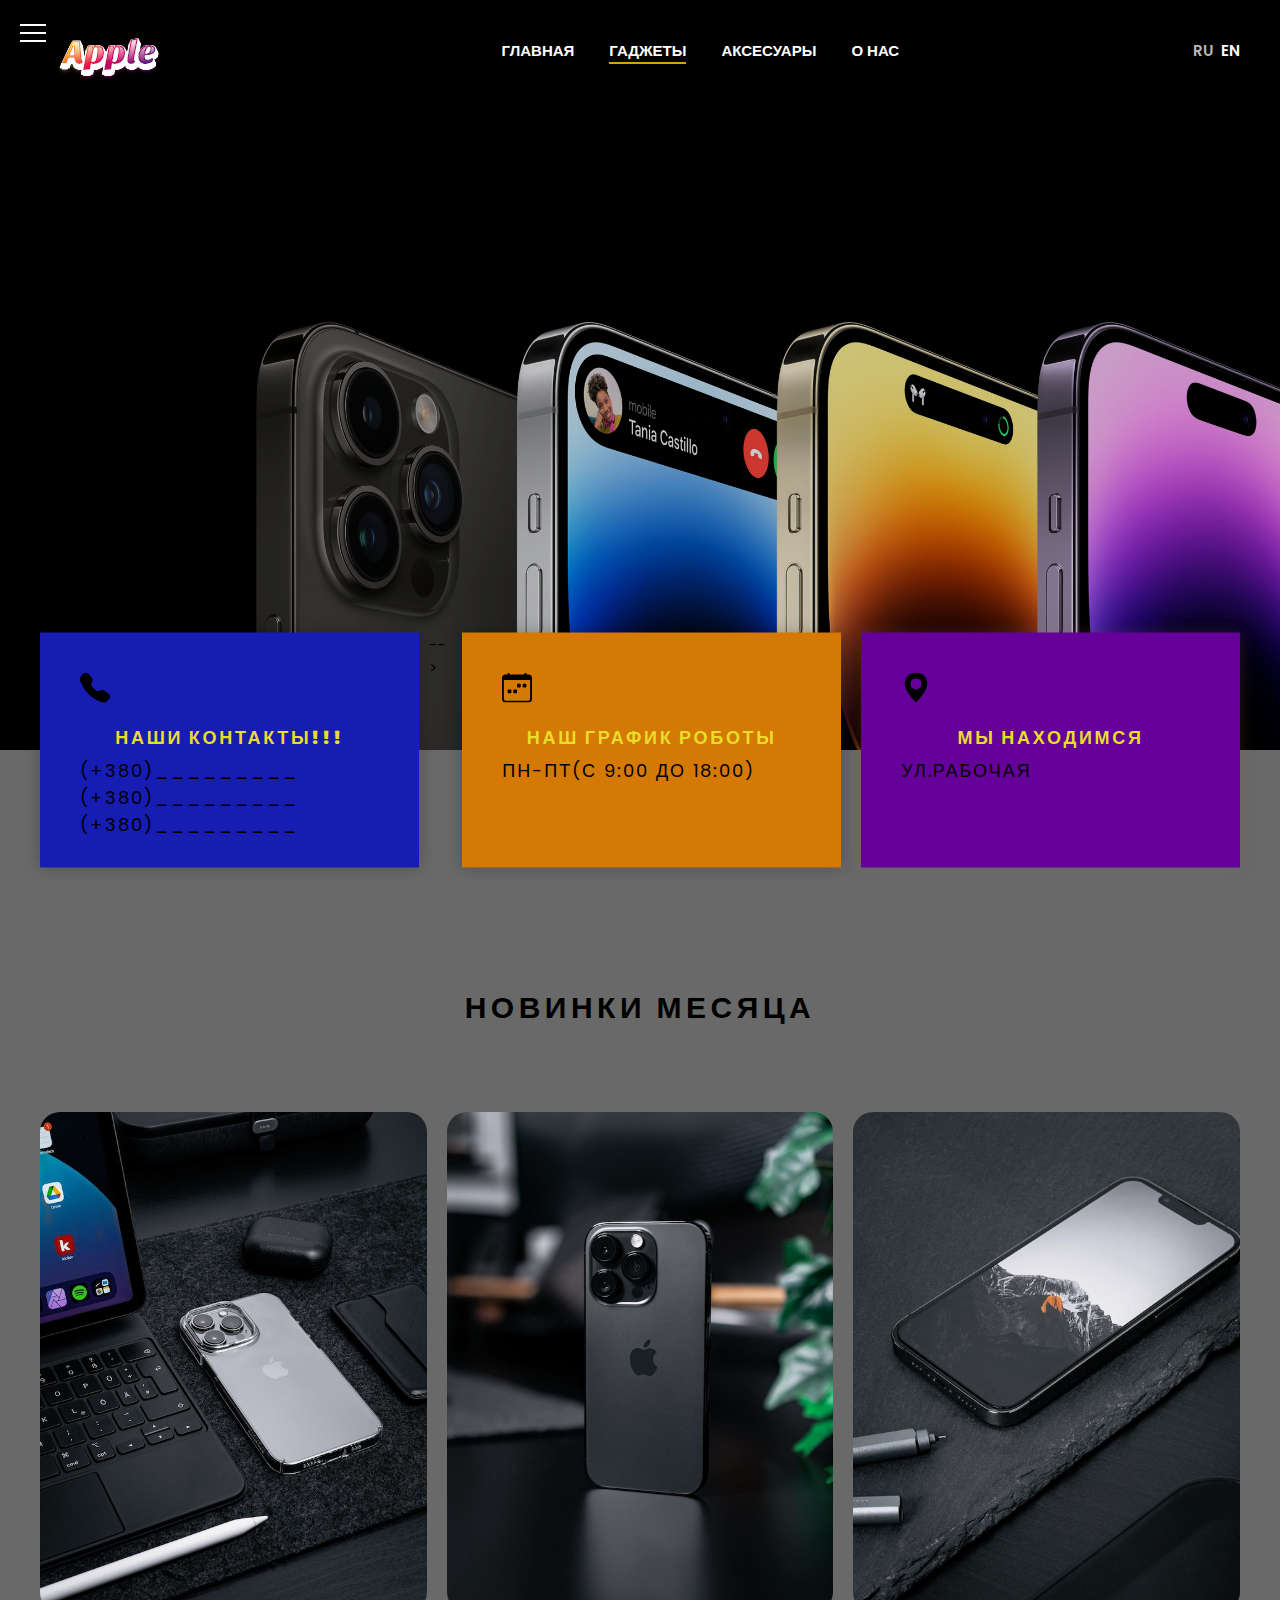
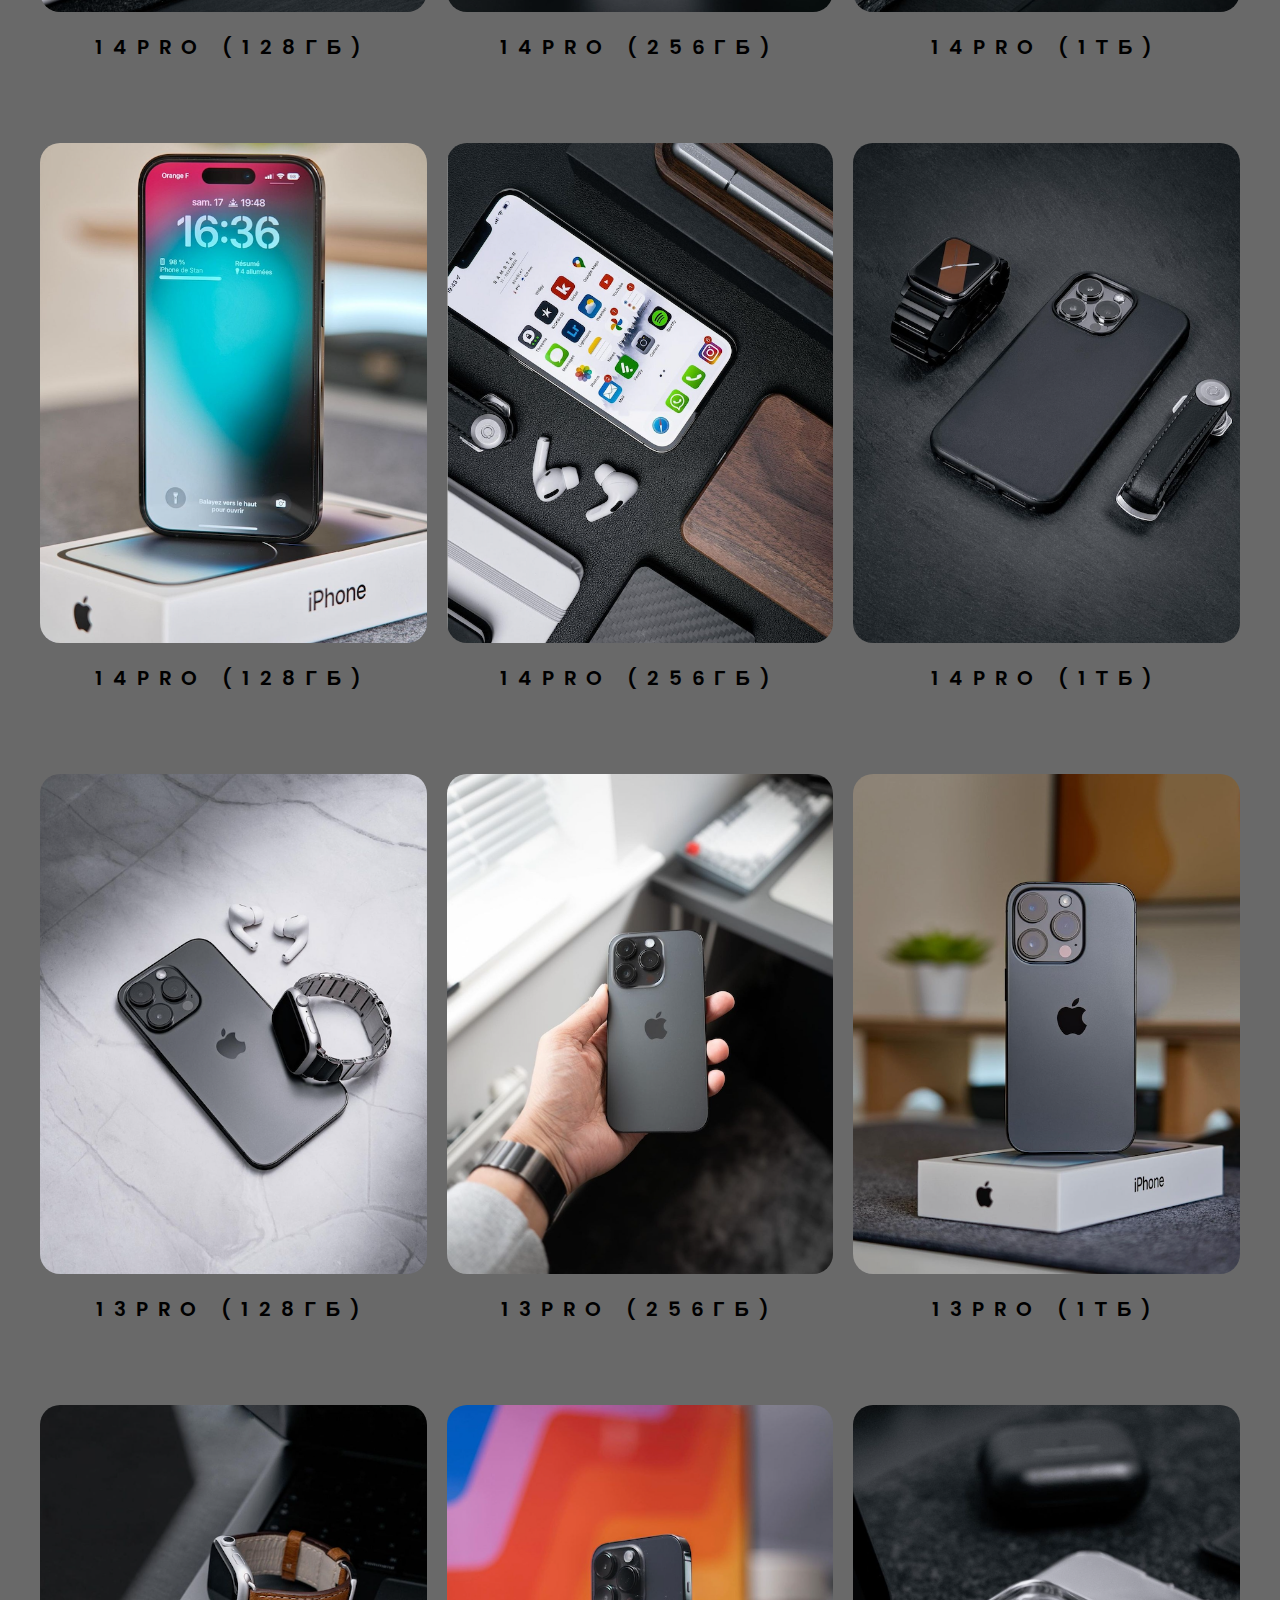
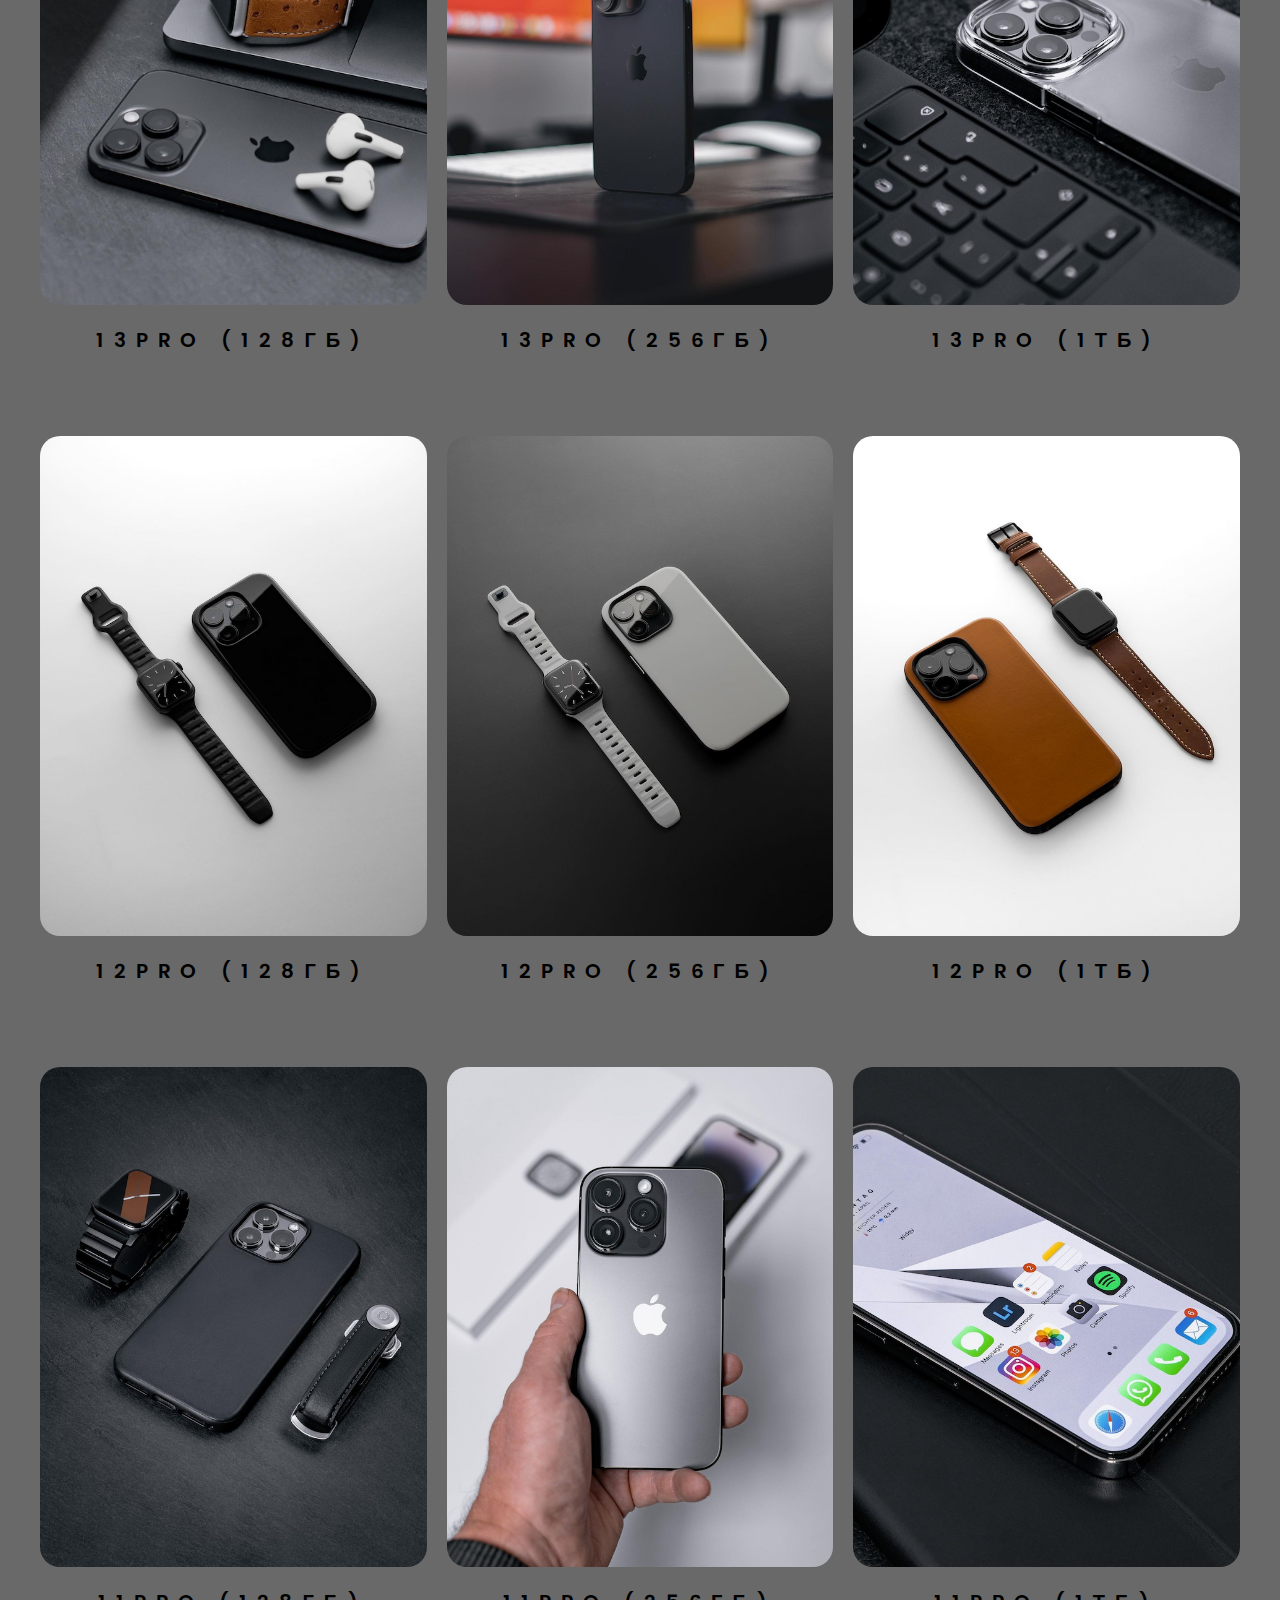
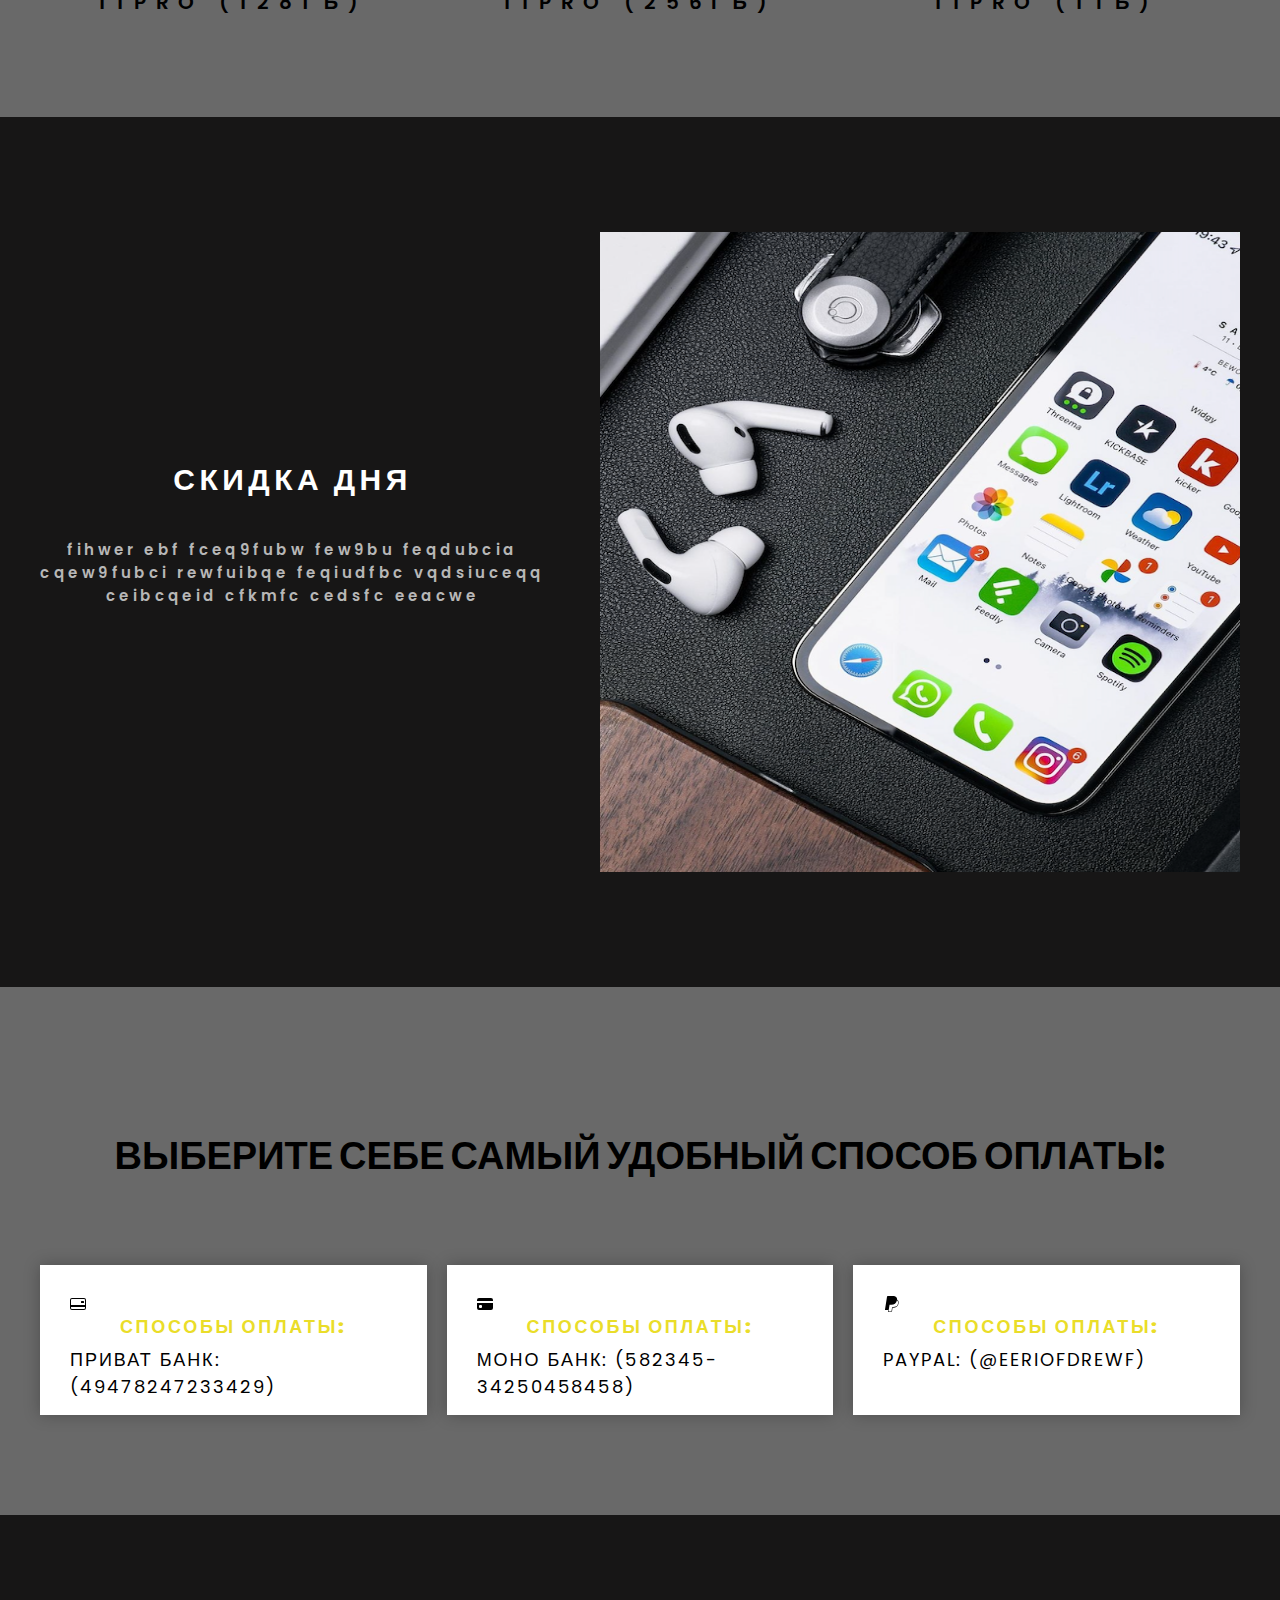
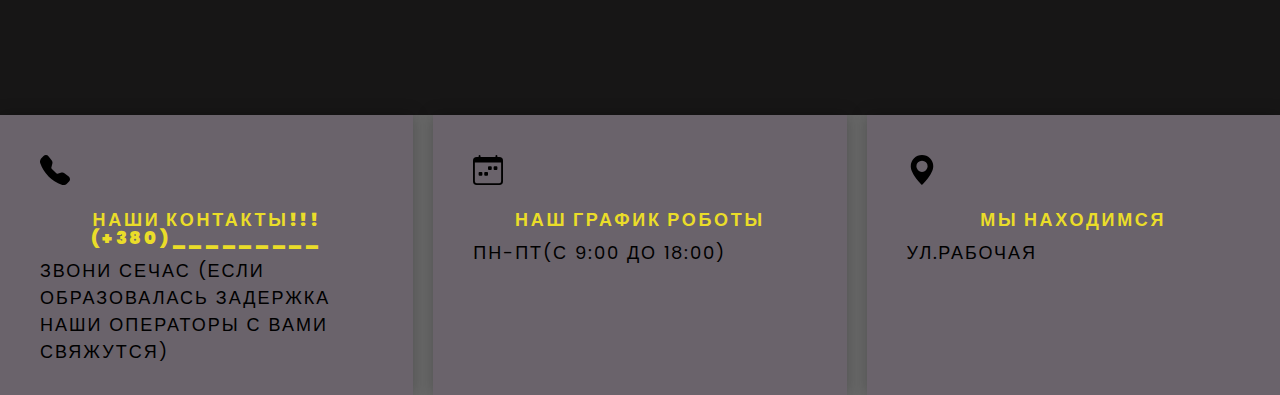
==== index(1).html @ a319fa55 "Add files via upload" ====
<!DOCTYPE html>
<html lang="en">
  <head>
    <meta charset="UTF-8" />
    <meta http-equiv="X-UA-Compatible" content="IE=edge" />
    <meta name="viewport" content="width=device-width, initial-scale=1.0" />
    <title>Nikita</title>
    <link rel="stylesheet" href="css/main(1).css" />
    <link rel="stylesheet" href="css/media.css" />
    <link rel="stylesheet" href="" />

    <link rel="shortcut icon" href="/imag/favicon" type="image/x-icon" />
  </head>
  <body bgcolor="#696969">
    <header class="header">
      <div class="container">
        <div class="header__wrapper">
          <div class="header__block">
            <a href="/" class="header__logo">
              <img src="img/Apple.svg" alt="" />
            </a>
          </div>
          <!-- /header__block -->
          <div class="hamburger-menu">
            <input id="menu__toggle" type="checkbox" />
            <label class="menu__btn" for="menu__toggle">
              <span></span>
            </label>
            <ul class="menu__box">
              <nav class="nav">
                <a class="nav__link active" aria-current="page" href="/"
                  >Главная</a
                >
                <a class="nav__link" href="index(1).html">Гаджеты</a>
                <a class="nav__link" href="index(2).html">Аксесуары</a>
                <a class="nav__link" href="index(3).html">О нас</a>
              </nav>
            </ul>
          </div>
          <nav class="nav">
            <a class="nav__link" aria-current="page" href="index.html"
              >Главная</a
            >
            <a class="nav__link active" href="/">Гаджеты</a>
            <a class="nav__link" href="index(2).html">Аксесуары</a>
            <a class="nav__link" href="index(3).html">О нас</a>
          </nav>
          <div class="header__block">
            <div class="header__lng">
              <a href="#" class="header__lng-link">Ru</a>
              <a href="#" class="header__lng-link active">En</a>
            </div>
          </div>
        </div>
        <!-- /header__wrapper -->
      </div>
      <!-- /container -->
    </header>

    <section class="intro" style="background-image: url('img/37.png')">
      <div class="container">
        <div class="intro__content">
          <div class="intro__block">
            <h1 class="intro__title"></h1>
            <!-- <a href="#" class="btn"> Обновить </a> -->
          </div>
        </div>
      </div>
    </section>
    <!-- /intro -->

    <!-- info start -->

    <section class="info">
      <div class="container">
        <div class="info__wrapper">
          <div class="info__block">
            <div class="info__item1">
              <div class="info__img">
                <img src="img/phone.svg" alt="" />
              </div>
              <h4 class="info__title">Наши контакты!!!</h4>
              <p class="info__text">
                (+380)_________ (+380)_________ (+380)_________
              </p>
            </div>
          </div>
          -->
          <!-- /info__block -->
          <div class="info__block">
            <div class="info__item2">
              <div class="info__img">
                <img src="img/calendar.svg" alt="" />
              </div>
              <h4 class="info__title">Наш график роботы</h4>
              <p class="info__text">ПН-ПТ(с 9:00 до 18:00)</p>
            </div>
          </div>
          <!-- /info__block -->
          <div class="info__block">
            <div class="info__item3">
              <div class="info__img">
                <img src="img/geo-alt-fill.svg" alt="" />
              </div>
              <h4 class="info__title">Мы находимся</h4>
              <p class="info__text">ул.Рабочая</p>
            </div>
          </div>
          <!-- /info__block -->
        </div>
        <!-- /info__wrapper -->
      </div>
      <!-- /container -->
    </section>
    <!-- /info -->

    <section class="section">
      <div class="container">
        <h2 class="block__title">Новинки месяца</h2>
        <a href="#" class="block__link"> </a>

        <div class="wrapper">
          <div class="block">
            <a href="#" class="services__item">
              <div
                class="services__content"
                style="background-image: url(img/34.png)"
              >
                <div class="services__content-item">
                  <div class="services__img">
                    <img src="img/1apple copy.svg" alt="" />
                  </div>
                  <p class="services__text">1299$</p>
                </div>
              </div>
              <h3 class="services__title">14Pro (128Гб)</h3>
            </a>
          </div>
          <!-- /block -->
          <div class="block">
            <a href="#" class="services__item">
              <div
                class="services__content"
                style="background-image: url(img/17.png)"
              >
                <div class="services__content-item">
                  <div class="services__img">
                    <img src="img/1apple copy.svg" alt="" />
                  </div>
                  <p class="services__text">1499$</p>
                </div>
              </div>
              <h3 class="services__title">14Pro (256Гб)</h3>
            </a>
          </div>
          <!-- /block -->
          <div class="block">
            <a href="#" class="services__item">
              <div
                class="services__content"
                style="background-image: url(img/32.png)"
              >
                <div class="services__content-item">
                  <div class="services__img">
                    <img src="img/1apple copy.svg" alt="" />
                  </div>
                  <p class="services__text">1799$</p>
                </div>
              </div>
              <h3 class="services__title">14Pro (1Тб)</h3>
            </a>
          </div>
          <!-- /block -->
        </div>
        <!-- /wrapper -->
      </div>
      <!-- /container -->
      <div class="container">
        <h2 class="block__title"></h2>
        <a href="#" class="block__link"> </a>

        <div class="wrapper">
          <div class="block">
            <a href="#" class="services__item">
              <div
                class="services__content"
                style="background-image: url(img/5.png)"
              >
                <div class="services__content-item">
                  <div class="services__img">
                    <img src="img/1apple copy.svg" alt="" />
                  </div>
                  <p class="services__text">1299$</p>
                </div>
              </div>
              <h3 class="services__title">14Pro (128Гб)</h3>
            </a>
          </div>
          <!-- /block -->
          <div class="block">
            <a href="#" class="services__item">
              <div
                class="services__content"
                style="background-image: url(img/10.png)"
              >
                <div class="services__content-item">
                  <div class="services__img">
                    <img src="img/1apple copy.svg" alt="" />
                  </div>
                  <p class="services__text">1499$</p>
                </div>
              </div>
              <h3 class="services__title">14Pro (256Гб)</h3>
            </a>
          </div>
          <!-- /block -->
          <div class="block">
            <a href="#" class="services__item">
              <div
                class="services__content"
                style="background-image: url(img/11.png)"
              >
                <div class="services__content-item">
                  <div class="services__img">
                    <img src="img/1apple copy.svg" alt="" />
                  </div>
                  <p class="services__text">1799$</p>
                </div>
              </div>
              <h3 class="services__title">14Pro (1Тб)</h3>
            </a>
          </div>
          <!-- /block -->
        </div>
        <!-- /wrapper -->
      </div>
      <!-- /container -->
      <div class="container">
        <h2 class="block__title"></h2>
        <a href="#" class="block__link"> </a>

        <div class="wrapper">
          <div class="block">
            <a href="#" class="services__item">
              <div
                class="services__content"
                style="background-image: url(img/12.png)"
              >
                <div class="services__content-item">
                  <div class="services__img">
                    <img src="img/1apple copy.svg" alt="" />
                  </div>
                  <p class="services__text">799$</p>
                </div>
              </div>
              <h3 class="services__title">13Pro (128Гб)</h3>
            </a>
          </div>
          <!-- /block -->
          <div class="block">
            <a href="#" class="services__item">
              <div
                class="services__content"
                style="background-image: url(img/13.png)"
              >
                <div class="services__content-item">
                  <div class="services__img">
                    <img src="img/1apple copy.svg" alt="" />
                  </div>
                  <p class="services__text">949$</p>
                </div>
              </div>
              <h3 class="services__title">13Pro (256Гб)</h3>
            </a>
          </div>
          <!-- /block -->
          <div class="block">
            <a href="#" class="services__item">
              <div
                class="services__content"
                style="background-image: url(img/14.png)"
              >
                <div class="services__content-item">
                  <div class="services__img">
                    <img src="img/1apple copy.svg" alt="" />
                  </div>
                  <p class="services__text">1199$</p>
                </div>
              </div>
              <h3 class="services__title">13Pro (1Тб)</h3>
            </a>
          </div>
          <!-- /block -->
        </div>
        <!-- /wrapper -->
      </div>
      <!-- /container -->
      <div class="container">
        <h2 class="block__title"></h2>
        <a href="#" class="block__link"> </a>

        <div class="wrapper">
          <div class="block">
            <a href="#" class="services__item">
              <div
                class="services__content"
                style="background-image: url(img/15.png)"
              >
                <div class="services__content-item">
                  <div class="services__img">
                    <img src="img/1apple copy.svg" alt="" />
                  </div>
                  <p class="services__text">799$</p>
                </div>
              </div>
              <h3 class="services__title">13Pro (128Гб)</h3>
            </a>
          </div>
          <!-- /block -->
          <div class="block">
            <a href="#" class="services__item">
              <div
                class="services__content"
                style="background-image: url(img/16.png)"
              >
                <div class="services__content-item">
                  <div class="services__img">
                    <img src="img/1apple copy.svg" alt="" />
                  </div>
                  <p class="services__text">959$</p>
                </div>
              </div>
              <h3 class="services__title">13Pro (256Гб)</h3>
            </a>
          </div>
          <!-- /block -->
          <div class="block">
            <a href="#" class="services__item">
              <div
                class="services__content"
                style="background-image: url(img/18.png)"
              >
                <div class="services__content-item">
                  <div class="services__img">
                    <img src="img/1apple copy.svg" alt="" />
                  </div>
                  <p class="services__text">1199$</p>
                </div>
              </div>
              <h3 class="services__title">13Pro (1Тб)</h3>
            </a>
          </div>
          <!-- /block -->
        </div>
        <!-- /wrapper -->
      </div>
      <!-- /container -->
      <div class="container">
        <h2 class="block__title"></h2>
        <a href="#" class="block__link"> </a>

        <div class="wrapper">
          <div class="block">
            <a href="#" class="services__item">
              <div
                class="services__content"
                style="background-image: url(img/22.png)"
              >
                <div class="services__content-item">
                  <div class="services__img">
                    <img src="img/1apple copy.svg" alt="" />
                  </div>
                  <p class="services__text">599$</p>
                </div>
              </div>
              <h3 class="services__title">12Pro (128Гб)</h3>
            </a>
          </div>
          <!-- /block -->
          <div class="block">
            <a href="#" class="services__item">
              <div
                class="services__content"
                style="background-image: url(img/23.png)"
              >
                <div class="services__content-item">
                  <div class="services__img">
                    <img src="img/1apple copy.svg" alt="" />
                  </div>
                  <p class="services__text">699$</p>
                </div>
              </div>
              <h3 class="services__title">12Pro (256Гб)</h3>
            </a>
          </div>
          <!-- /block -->
          <div class="block">
            <a href="#" class="services__item">
              <div
                class="services__content"
                style="background-image: url(img/24.png)"
              >
                <div class="services__content-item">
                  <div class="services__img">
                    <img src="img/1apple copy.svg" alt="" />
                  </div>
                  <p class="services__text">759$</p>
                </div>
              </div>
              <h3 class="services__title">12Pro (1Тб)</h3>
            </a>
          </div>
          <!-- /block -->
        </div>
        <!-- /wrapper -->
      </div>
      <!-- /container -->
      <div class="container">
        <h2 class="block__title"></h2>
        <a href="#" class="block__link"> </a>

        <div class="wrapper">
          <div class="block">
            <a href="#" class="services__item">
              <div
                class="services__content"
                style="background-image: url(img/26.png)"
              >
                <div class="services__content-item">
                  <div class="services__img">
                    <img src="img/1apple copy.svg" alt="" />
                  </div>
                  <p class="services__text">499$</p>
                </div>
              </div>
              <h3 class="services__title">11Pro (128Гб)</h3>
            </a>
          </div>
          <!-- /block -->
          <div class="block">
            <a href="#" class="services__item">
              <div
                class="services__content"
                style="background-image: url(img/28.png)"
              >
                <div class="services__content-item">
                  <div class="services__img">
                    <img src="img/1apple copy.svg" alt="" />
                  </div>
                  <p class="services__text">699$</p>
                </div>
              </div>
              <h3 class="services__title">11Pro (256Гб)</h3>
            </a>
          </div>
          <!-- /block -->
          <div class="block">
            <a href="#" class="services__item">
              <div
                class="services__content"
                style="background-image: url(img/29.png)"
              >
                <div class="services__content-item">
                  <div class="services__img">
                    <img src="img/1apple copy.svg" alt="" />
                  </div>
                  <p class="services__text">759$</p>
                </div>
              </div>
              <h3 class="services__title">11Pro (1Тб)</h3>
            </a>
          </div>
          <!-- /block -->
        </div>
        <!-- /wrapper -->
      </div>
      <!-- /container -->
    </section>

    <section class="section about">
      <div class="container">
        <div class="about__wrapper">
          <div class="about__block">
            <h2 class="block__title text-white">Скидка дня</h2>
            <p class="about__text">
              fihwer ebf fceq9fubw few9bu feqdubcia cqew9fubci rewfuibqe
              feqiudfbc vqdsiuceqq ceibcqeid cfkmfc cedsfc eeacwe
            </p>
            <!-- <a href="#" class="about__link"> Посмотреть дитальней </a> -->
          </div>
          <!-- /about__block -->

          <img src="img/31.png" alt class="about__img" />
          <!-- <div class="services__content-item">
            <div class="services__img">
              <img src="img/1apple copy.svg" alt="" />
            </div>
            <p class="services__text">1500$</p>
          </div>
        </div>
        <h3 class="services__title">14Pro (256Гб)</h3>
      </a>
    </div> -->
        </div>
        <!-- /about__wrapper -->
      </div>
      <!-- container -->
    </section>

    <section class="section process">
      <div class="container">
        <h2 class="process__title">
          Выберите себе самый удобный способ оплаты:
        </h2>
        <h3 class="process__subtitle"></h3>
        <div class="wrapper">
          <div class="block">
            <div class="process__item">
              <img src="img/credit-card-2-back.svg" alt="" />
              <h4 class="info__title">Способы оплаты:</h4>
              <p class="info__text">Приват банк:(49478247233429)</p>
            </div>
          </div>
          <div class="block">
            <div class="process__item">
              <img src="img/credit-card-fill.svg" alt="" />
              <h4 class="info__title">Способы оплаты:</h4>
              <p class="info__text">Моно банк: (582345-34250458458)</p>
            </div>
          </div>
          <div class="block">
            <div class="process__item">
              <img src="img/paypal.svg" alt="" />
              <h4 class="info__title">Способы оплаты:</h4>
              <p class="info__text">PayPal: (@eeriofDrewf)</p>
            </div>
          </div>
        </div>
      </div>

      <!-- /container -->
    </section>

    <section class="contacts">
      <div class="container"></div>
    </section>

    <div class="info__wrapper">
      <div class="info__block">
        <div class="info__item4">
          <div class="info__img">
            <img src="img/phone.svg" alt="" />
          </div>
          <h4 class="info__title">Наши контакты!!! (+380)_________</h4>
          <p class="info__text">
            Звони сечас (если образовалась задержка наши операторы с вами
            свяжутся)
          </p>
        </div>
      </div>
      <!-- /info__block -->
      <div class="info__block">
        <div class="info__item4">
          <div class="info__img">
            <img src="img/calendar.svg" alt="" />
          </div>
          <h4 class="info__title">Наш график роботы</h4>
          <p class="info__text">ПН-ПТ(с 9:00 до 18:00)</p>
        </div>
      </div>
      <!-- /info__block -->
      <div class="info__block">
        <div class="info__item4">
          <div class="info__img">
            <img src="img/geo-alt-fill.svg" alt="" />
          </div>
          <h4 class="info__title">Мы находимся</h4>
          <p class="info__text">ул.Рабочая</p>
        </div>
      </div>
      <!-- /info__block -->
    </div>
    <!-- /info__wrapper -->

    <!-- /container -->

    <!-- /info -->
  </body>
</html>
---- css/main(1).css ----
@import url("https://fonts.googleapis.com/css2?family=Poppins:wght@400;500;600;700;900&display=swap");

*,
*:before,
*:after {
  box-sizing: border-box;
}

body {
  margin: 0;
  font-family: "Poppins", sans-serif;
  font-size: 15px;
}

h1,
h2,
h3,
h4,
h5,
h6 {
  margin: 0;
}

a {
  text-align: center;
}

p {
  margin: 0 0 5px;
  text-align: center;
}

.container {
  max-width: 1230px;
  width: 100%;
  padding: 0 15px;
  margin: 0 auto;
}

.btn {
  min-width: 200px;
  height: 50px;
  padding: 0 15px;
  display: inline-flex;
  align-items: center;
  justify-content: center;
  color: rgb(12, 10, 10);
  text-decoration: none;
  font-size: 18px;
  font-weight: 500;
  background-color: #b605a7;
  transition: background-color 0.2s ease;
  cursor: pointer;
  outline: 0;
  border: 0;
}

.btn:hover {
  background-color: #df61d1;
}

/* Header start */
.header {
  width: 100%;
  position: absolute;
  top: 0;
  left: 0;
  z-index: 3;
}

.header__wrapper {
  height: 100px;
  display: flex;
  align-items: center;
  justify-content: space-between;
}

.header__block {
  width: 20%;
}

.header__logo {
  display: inline-block;
}

.header__logo img {
  height: 65px;
}

.nav {
  display: flex;
}

.nav__link {
  margin-right: 35px;

  color: white;
  text-transform: uppercase;
  text-decoration: none;
  font-weight: 600;
  position: relative;
}

.nav__link:after {
  width: 100%;
  height: 2px;
  background-color: rgb(221, 159, 13);
  position: absolute;
  top: 100%;
  left: 0;
  content: "";
  opacity: 0;
  transition: opacity 0.2s ease;
}

.nav__link:last-child {
  margin-right: 0;
}

.nav__link:hover:after {
  opacity: 1;
}

.nav__link.active:after {
  opacity: 1;
}

.header__lng {
  display: flex;
  justify-content: flex-end;
}

.header__lng-link {
  margin-right: 8px;

  font-weight: 600;
  color: #b7b7b7;
  text-transform: uppercase;
  text-decoration: none;
  transition: color 0.2s ease;
}

.header__lng-link:last-child {
  margin-right: 0;
}

.header__lng-link:hover {
  color: #fff;
}

.header__lng-link.active {
  color: #fff;
}

/* Header end */

/*Intro start*/
.intro {
  background-repeat: no-repeat;
  background-size: cover;
  position: relative;
  text-align: center;
}

.intro:after {
  width: 100%;
  height: 100%;
  text-align: center;
  position: absolute;
  top: 0;
  left: 0;

  background-color: rgb(0, 0, 0);
  opacity: 0.2;
  content: "";
}

.intro__content {
  height: 750px;
  display: flex;
  align-items: center;
  position: relative;
  z-index: 2;
}

.intro__title {
  max-width: 790px;
  margin-bottom: 100px;
  font-size: 38px;
  font-weight: 700;
  color: rgb(174, 172, 172);
  line-height: 0.5;
  text-transform: uppercase;
  text-align: left;
}

/*Intro end*/

.section {
  margin-bottom: 100px;
}

.section.process {
  padding-top: 50px;
}

/*Info start*/

.info {
  transform: translateY(-50%);
  color: #000;
}

.info__wrapper {
  display: flex;
  margin: 0 -10px;
}

.info__block {
  width: 33.33%;
  padding: 0 10px;
}

.info__item1 {
  padding: 40px 40px 30px;
  height: 100%;
  min-height: 150px;
  background: #171cb3;
  box-shadow: 0 0 15px rgba(0, 0, 0, 0.25);
}

.info__item2 {
  padding: 40px 40px 30px;
  height: 100%;
  min-height: 150px;
  background: #d47903;
  box-shadow: 0 0 15px rgba(0, 0, 0, 0.25);
}

.info__item3 {
  padding: 40px 40px 30px;
  height: 100%;
  min-height: 150px;
  background: #66009a;
  box-shadow: 0 0 15px rgba(143, 92, 92, 0.25);
}

.info__item4 {
  padding: 40px 40px 30px;
  height: 100%;
  min-height: 150px;
  background: rgb(106, 99, 107);
  box-shadow: 0 0 15px rgba(0, 0, 0, 0.25);
}

.info__img {
  margin-bottom: 20px;
}

.info__img img {
  height: 30px;
}

.info__title {
  margin-bottom: 10px;
  font-size: 18px;
  font-weight: 900;
  text-transform: uppercase;
  text-align: center;
  line-height: 1;
  letter-spacing: 0.15em;
  color: rgb(234, 221, 41);
}
.info__text {
  text-align: center;
  font-size: 18px;
  color: #000000;
  letter-spacing: 0.1em;
  display: inline;
  list-style: decimal;
  letter-spacing: 0.11em;
  text-transform: uppercase;
}

/*Info end*/

/*block start*/
.block__title {
  color: rgb(0, 0, 0);
  margin-bottom: 15px;
  font-size: 30px;
  letter-spacing: 0.15em;
  text-transform: uppercase;
  text-align: center;
}

.block__title.text-white {
  color: #fff;
}

.block__link {
  margin-bottom: 60px;
  display: inline-block;
  letter-spacing: 0.15em;
  color: #000;
  text-transform: uppercase;
}

.block__link:hover {
  text-decoration: none;
}

.wrapper {
  display: flex;
  margin: 0 -10px;
}

.block {
  width: 33.33%;
  padding: 0 10px;
}

.text-upper {
  text-transform: uppercase;
}

/*block end*/

/*services start*/

.services__item {
  text-decoration: none;
}

.services__item:hover .services__content-item {
  opacity: 1;
}

.services__item:hover .services__content:after {
  opacity: 0.2;
}

.services__content {
  height: 500px;
  margin-bottom: 20px;
  background-repeat: no-repeat;
  background-size: cover;
  position: relative;
  border-radius: 20px 20px 20px;
  display: grid;
}

.services__content:after {
  width: 100%;
  height: 100%;
  background-color: #000;
  opacity: 0;
  position: absolute;
  top: 0;
  left: 0;
  content: "";
  transition: opacity 0.9s ease;
  border-radius: 20px 20px 20px;
  display: grid;
}

.services__content-item {
  position: absolute;
  top: 0;
  left: 0;
  width: 100%;
  height: 100%;
  opacity: 0;
  z-index: 2;
  transition: opacity 0.9s ease;
  border-radius: 20px 20px 20px;
  display: grid;
}

.services__img {
  width: 100px;
  height: 100px;
  border-radius: 50%;
  display: flex;
  align-items: center;
  justify-content: center;

  background-color: #db2512;
  position: absolute;
  top: 50%;
  left: 50%;
  transform: translate(-50%, -50%);
}

.services__title {
  font-size: 20px;
  font-weight: 600;
  letter-spacing: 0.5em;
  color: #000;
  text-transform: uppercase;
  text-align: center;
}

.services__text {
  max-width: 270px;
  font-size: 18px;
  font-weight: 600;
  color: #fff;
  letter-spacing: 0.5em;
  position: absolute;
  left: 150px;
  bottom: 20px;
  text-transform: uppercase;
}

/*services end*/

/*about start*/

.about {
  padding: 115px 0;
  background-color: #171616;
}

.about__wrapper {
  display: flex;
  align-items: center;
  justify-content: space-between;
}

.about__block {
  max-width: 505px;
}

.about__text {
  margin: 35px 0 40px;
  font-weight: 600;
  color: #b7b7b7;
  letter-spacing: 0.23em;
}

.about__link {
  text-align: center;
  color: #fff;
  font-size: 18px;
  font-weight: 500;
  letter-spacing: 0.15em;
  text-transform: uppercase;
}

.about__link:hover {
  text-decoration: none;
}

.about__img {
  height: 640px;
  width: 640px;
}

/*about end*/

/*process start*/

.process__title {
  margin-bottom: 20px;
  font-size: 38px;
  font-weight: 900;
  text-transform: uppercase;
  text-align: center;
  line-height: 1;
}

.process__subtitle {
  margin-bottom: 90px;
  font-size: 40px;
  font-weight: 600;
  text-transform: uppercase;
  letter-spacing: 0.15em;
  text-align: center;
}

.process__item {
  padding: 30px 30px 15px;
  height: 100%;
  min-height: 150px;
  background: #ffffff;
  box-shadow: 0 0 15px rgba(0, 0, 0, 0.25);
}

/*process end*/

/*contacts start*/
.contacts {
  padding: 100px 0;
  background-color: #171616;
}

.contacts .block__title {
  margin-bottom: 40px;
}

.contacts__form {
  max-width: 440px;
}

.form__row {
  margin: 0 -20px;
  display: flex;
}

.form__group {
  margin-bottom: 30px;
  padding: 0 20px;
  flex: 1;
  position: relative;
}

.input {
  width: 100%;
  padding: 9px 0;
  outline: 0;
  border: 0;
  color: #fff;
  font-family: inherit;
  font-size: 15px;
  border-bottom: 1px solid #fff;
  background-color: transparent;
}

.input:focus + .label {
  transform: translateY(-15px);
  font-size: 12px;
}

.input:not(:placeholder-shown) + .label {
  transform: translateY(-15px);
  font-size: 12px;
}

.label {
  letter-spacing: 0.15em;
  color: #fff;
  position: absolute;
  top: 10px;
  left: 20px;
  pointer-events: none;
  transition: all 0.2s ease;
}

.textarea {
  min-height: 130px;
  width: 100%;
  padding: 9px 0;
  resize: vertical;
  outline: 0;
  border: 0;
  color: #fff;
  font-family: inherit;
  font-size: 15px;
  border-bottom: 1px solid #fff;
  background-color: transparent;
}

.textarea:focus + .label {
  transform: translateY(-15px);
  font-size: 12px;
}

.textarea:not(:placeholder-shown) + .label {
  transform: translateY(-15px);
  font-size: 12px;
}

/*contacts end*/

/*footer start*/

.footer__wrapper {
  height: 150px;
  display: flex;
  align-items: center;
  justify-content: space-between;
}

.copyright {
  letter-spacing: 0.15em;
}

.footer__soc {
  display: flex;
}

.footer__soc-link {
  margin-right: 20px;
  text-decoration: none;
}

.footer__soc-link:last-child {
  margin-right: 0;
}

.footer__soc-link img {
  height: 25px;
}
/*footer end*/

.card {
  display: grid;
  grid-template-columns: 300px;
  grid-template-rows: 210px 210px 80px;
  grid-template-areas: "image" "text" "stats";

  border-radius: 18px;
  background: rgb(65, 60, 60);
  box-shadow: 5px 5px 15px rgba(0, 0, 0, 0.9);
  font-family: roboto;
  text-align: center;
  transition: 0.5s ease;
  cursor: pointer;
}
.card-img-top {
  grid-area: image;
  border-top-left-radius: 5px;
  border-top-right-radius: 5px;
  background-size: cover;
}
.card-text {
  grid-area: text;
  margin: 25px;
}
.card-text .date {
  color: rgb(255, 7, 110);
  font-size: 13px;
}
.card-text p {
  color: grey;
  font-size: 15px;
  font-weight: 300;
}
.card-text h2 {
  margin-top: 0px;
  font-size: 28px;
}

/* .card-stats2 {
  display: grid;

  border-bottom-left-radius: 15px;
  border-bottom-right-radius: 15px;
  background: rgb(31, 253, 35);
} */

.card:hover {
  transform: scale(1.15);
  box-shadow: 5px 5px 15px rgba(0, 0, 0, 0.6);
}
.card-stats2 .stat {
  display: flex;
  align-items: center;
  justify-content: center;
  flex-direction: column;

  color: white;
  padding: 10px;
}

.card-stats3 .stat {
  display: flex;
  align-items: center;
  justify-content: center;
  flex-direction: column;

  color: white;
  padding: 10px;
}

.card:hover {
  transform: scale(1.15);
  box-shadow: 5px 5px 15px rgba(0, 0, 0, 0.6);
}
.card {
  transition: 0.5s ease;
  cursor: pointer;
  margin: 30px;
}

.info__img {
  margin-bottom: 20px;
}
/*  */
/*  */

/* скрываем чекбокс */
#menu__toggle {
  opacity: 0;
}
/* стилизуем кнопку */
.menu__btn {
  display: flex; /* используем flex для центрирования содержимого */
  align-items: center; /* центрируем содержимое кнопки */
  position: fixed;
  top: 20px;
  left: 20px;
  width: 26px;
  height: 26px;
  cursor: pointer;
  z-index: 1;
}
/* добавляем "гамбургер" */
.menu__btn > span,
.menu__btn > span::before,
.menu__btn > span::after {
  display: block;
  position: absolute;
  width: 100%;
  height: 2px;
  background-color: #ffffff;
}
.menu__btn > span::before {
  content: "";
  top: -8px;
}
.menu__btn > span::after {
  content: "";
  top: 8px;
} /* контейнер меню */
.menu__box {
  display: block;
  position: fixed;
  visibility: hidden;
  top: 0;
  left: -100%;
  width: 500px;
  height: 10%;
  margin: 0;
  padding: 80px 0;
  list-style: none;
  text-align: center;
  background-color: #000000;
  box-shadow: 1px 0px 6px rgba(0, 0, 0, 0.2);
}
/* элементы меню */
.menu__item {
  display: block;
  padding: 12px 24px;
  color: rgb(0, 0, 0);
  font-family: "Roboto", sans-serif;
  font-size: 20px;
  font-weight: 600;
  text-decoration: none;
}
.menu__item:hover {
  background-color: #ffffff;
}
#menu__toggle:checked ~ .menu__btn > span {
  transform: rotate(45deg);
}
#menu__toggle:checked ~ .menu__btn > span::before {
  top: 0;
  transform: rotate(0);
}
#menu__toggle:checked ~ .menu__btn > span::after {
  top: 0;
  transform: rotate(90deg);
}
#menu__toggle:checked ~ .menu__box {
  visibility: visible;
  left: 0;
}
.menu__btn > span,
.menu__btn > span::before,
.menu__btn > span::after {
  transition-duration: 0.25s;
}
.menu__box {
  transition-duration: 0.25s;
}
.menu__item {
  transition-duration: 0.25s;
}
---- css/media.css ----
@media (max-width: 1260px) {
  .info__item {
    padding: 30px;
  }

  .info__title {
    font-size: 16px;
  }

  .info__text {
    font-size: 14px;
  }
}

@media (max-width: 1080px) {
  .info__title {
    letter-spacing: unset;
  }

  .about__block {
    padding-right: 30px;
  }

  .services__content {
    height: 400px;
  }
}

@media (max-width: 992px) {
  .section {
    margin-bottom: 30px;
  }

  .header__logo img {
    height: 55px;
  }

  .intro__content {
    height: 530px;
    justify-content: center;
  }

  .intro__block {
    text-align: center;
  }

  .intro__title {
    font-size: 34px;
  }

  .info__item {
    padding: 20px;
  }

  .services__content {
    height: 300px;
  }

  .services__content-item {
    display: none;
  }

  .services__content:after {
    display: none;
  }

  .about {
    padding: 30px 0;
  }

  .contacts {
    padding: 30px 0;
  }

  .about__wrapper {
    flex-direction: column;
  }

  .about__block {
    padding-right: 0;
    margin-bottom: 30px;
  }

  .about__img {
    height: auto;
    max-width: 100%;
  }

  .about__text {
    margin: 20px 0 30px;
    text-align: justify;
  }

  .about__link {
    font-size: 14px;
  }

  .section.process {
    padding-top: 0;
  }

  .process__title {
    margin-bottom: 10px;
    font-size: 100px;
  }

  .process__subtitle {
    margin-bottom: 30px;
  }

  .process__item {
    text-align: center;
    min-height: auto;
    padding: 20px 20px 12px;
  }
}

@media (max-width: 850px) {
  .info {
    transform: translateY(-75px);
    margin-bottom: -40px;
  }

  .wrapper {
    flex-wrap: wrap;
  }

  .block {
    width: 100%;
    margin-bottom: 20px;
  }

  .block__title {
    text-align: center;
  }

  .info__item {
    text-align: center;
  }

  .block__link {
    display: flex;
    justify-content: center;
  }

  .services__content {
    height: 450px;
    background-position: center;
  }

  .contacts__form {
    margin: 0 auto;
  }
}

@media (max-width: 768px) {
  .nav {
    display: none;
  }
}

@media (max-width: 560px) {
  .header__logo img {
    height: 15px;
  }

  .services__content {
    height: 310px;
  }

  .process__title {
    font-size: 22px;
  }

  .process__subtitle {
    font-size: 25px;
  }

  .footer__wrapper {
    height: auto;
    padding: 10px 0;
    flex-direction: column;
  }

  .copyright {
    margin-bottom: 10px;
  }

  .form__row {
    margin: 0 -10px;
    flex-direction: column;
  }

  .form__group {
    padding: 0 10px;
  }
}

@media (max-width: 460px) {
  .intro__title {
    font-size: 6px;
  }

  .block__title {
    font-size: 14px;
  }

  .process__title {
    font-size: 10px;
  }

  .process__subtitle {
    font-size: 8px;
  }

  .copyright {
    text-align: center;
  }
}
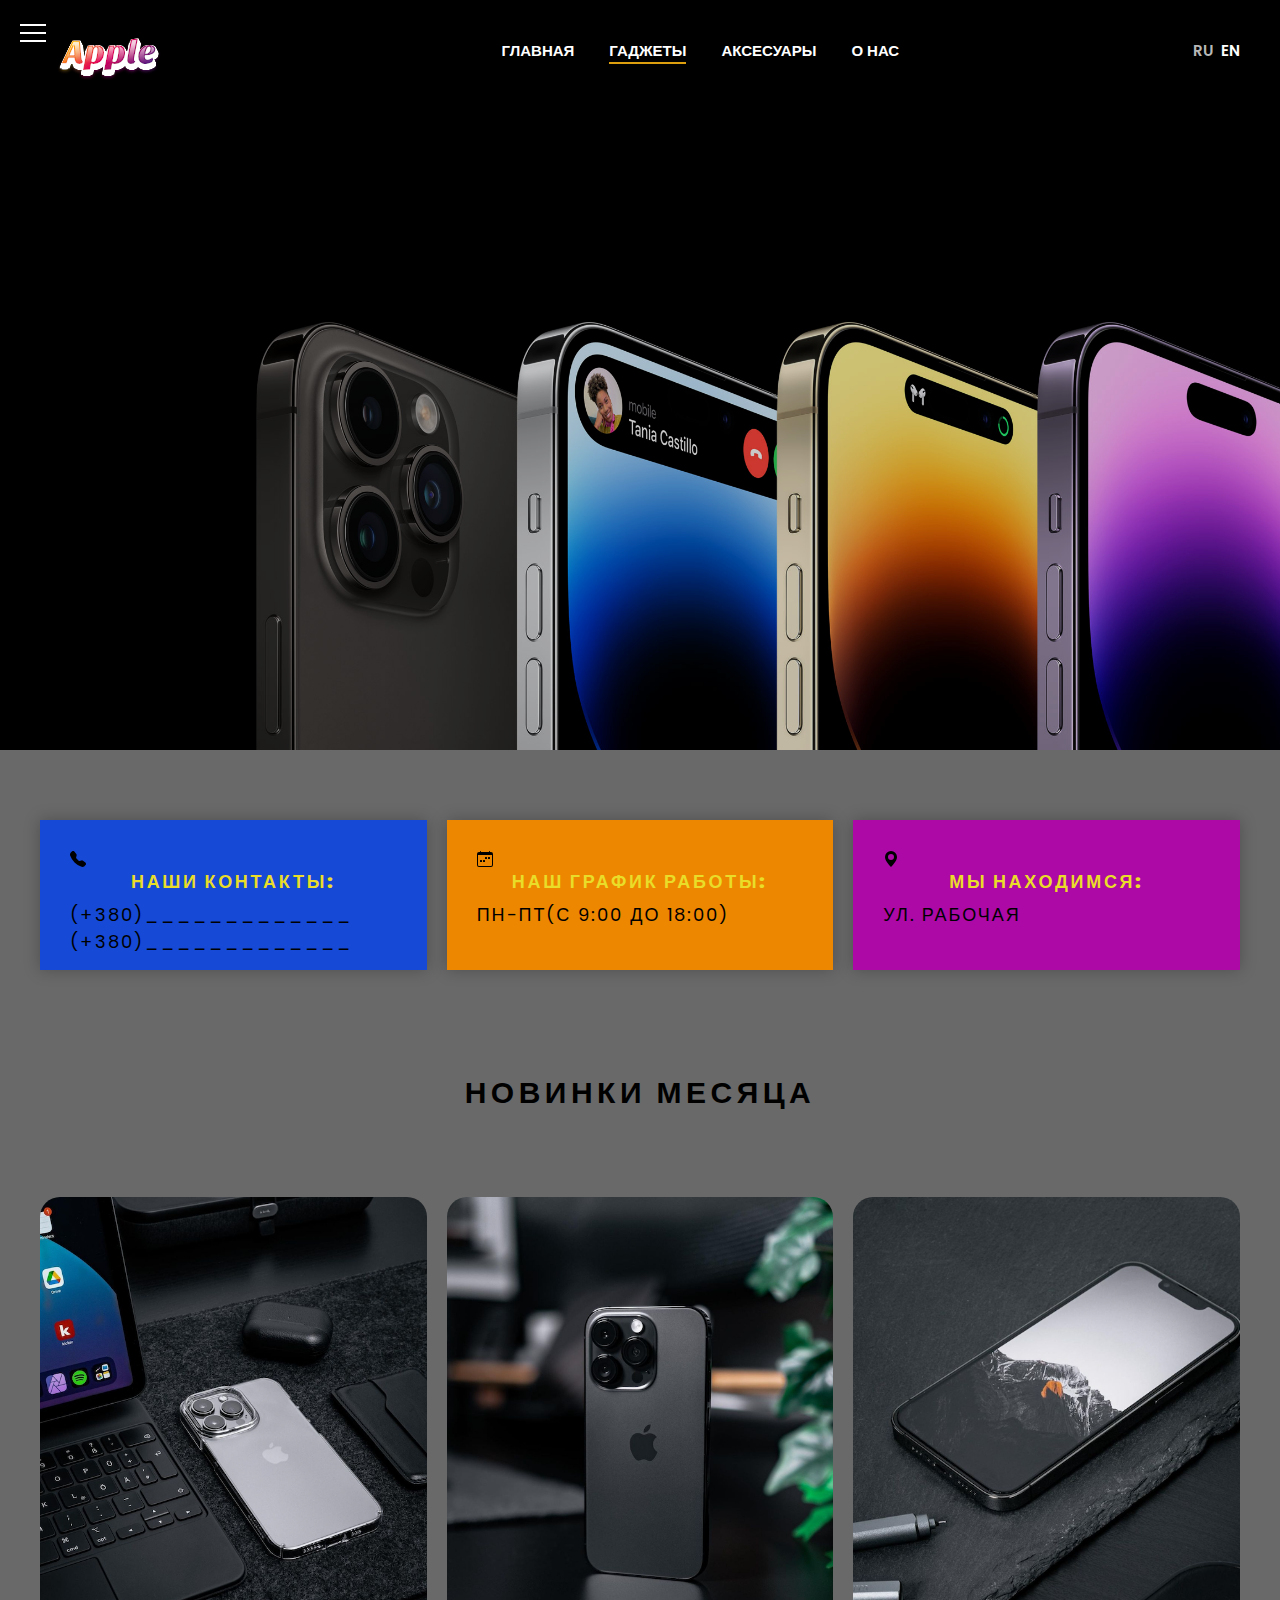
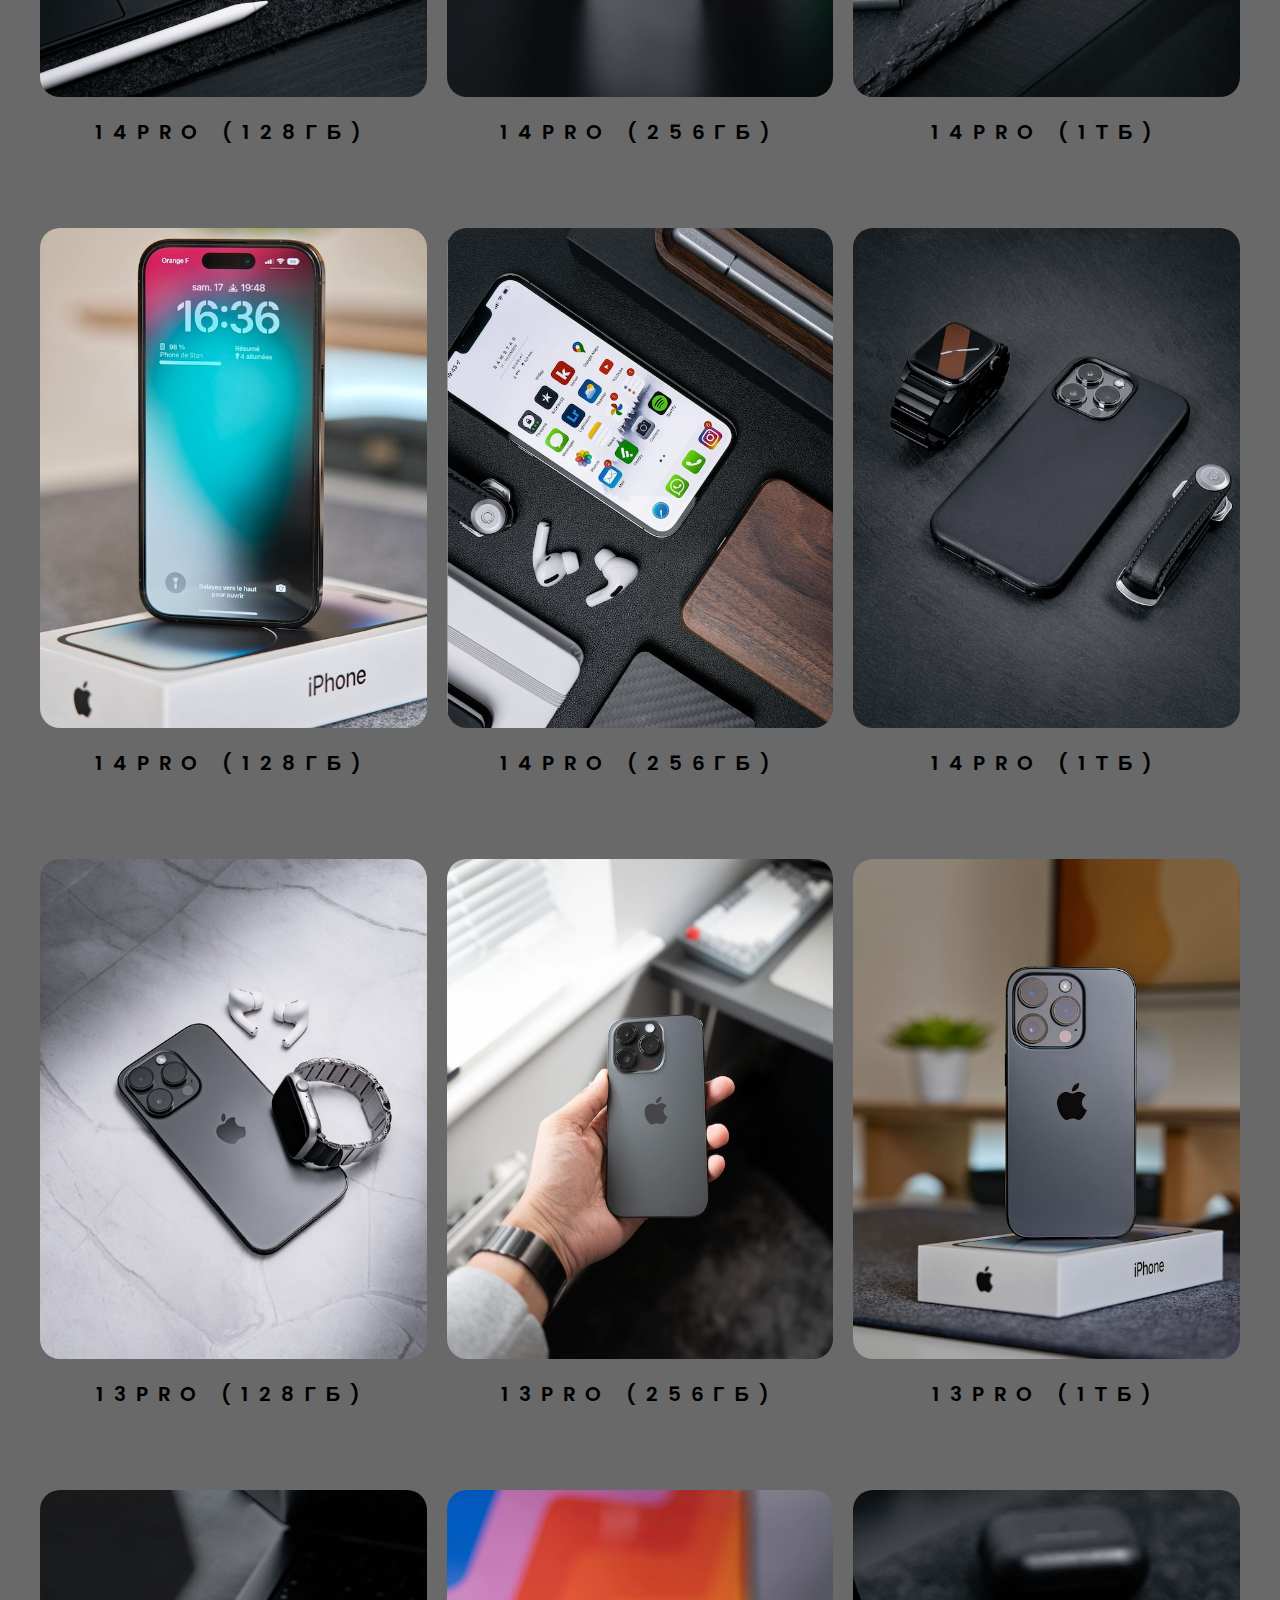
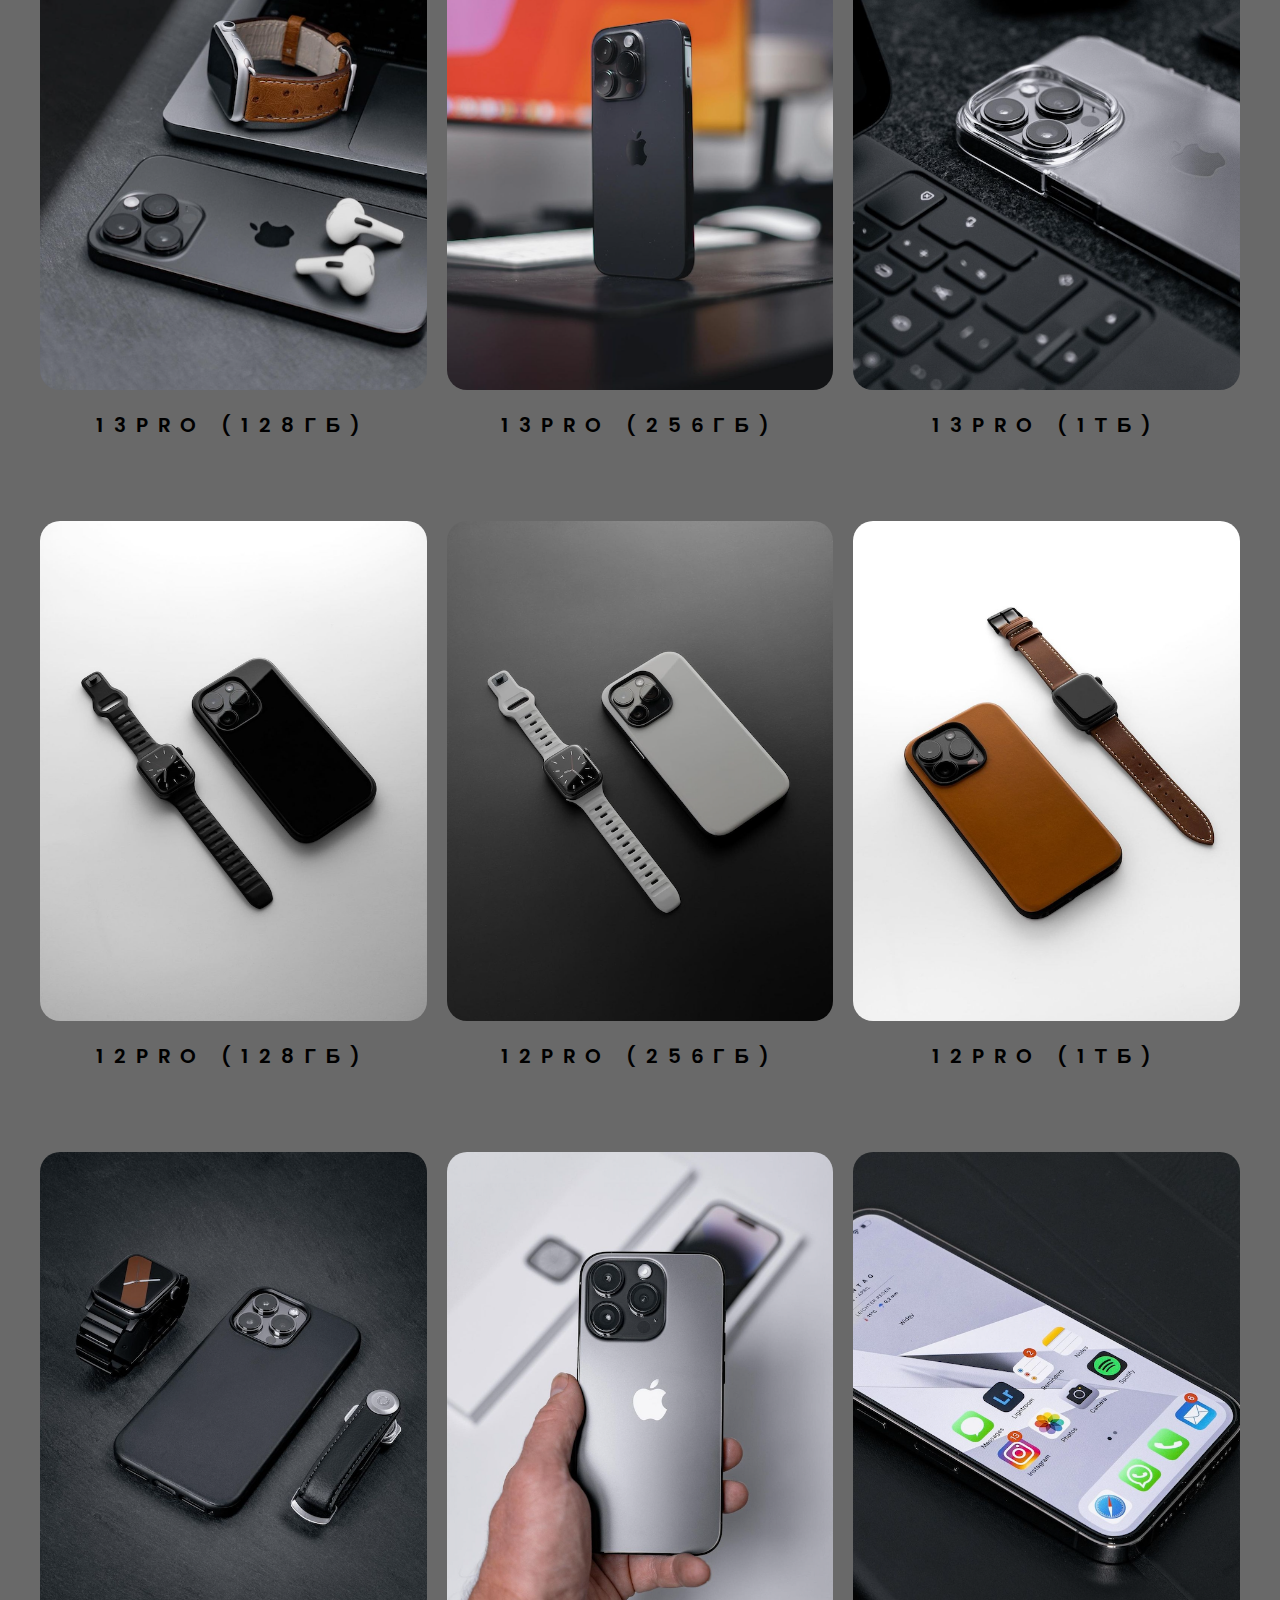
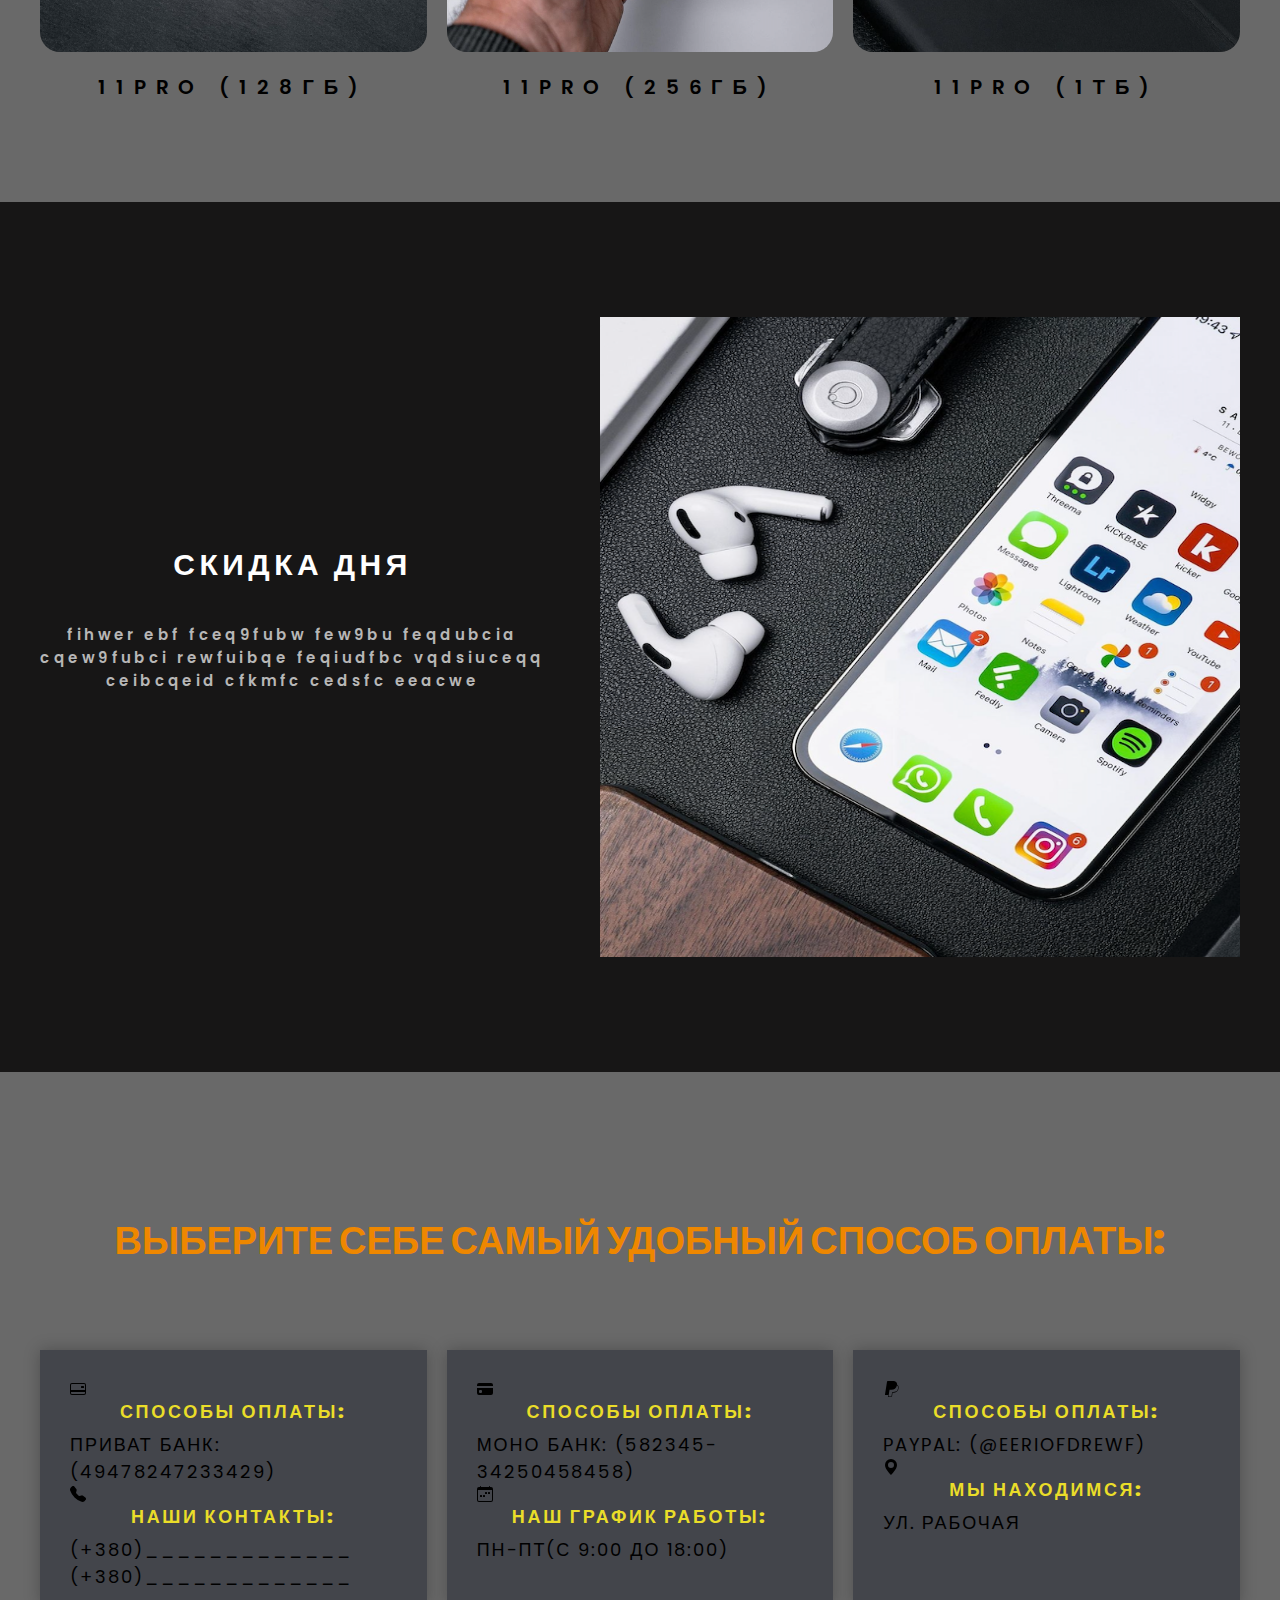
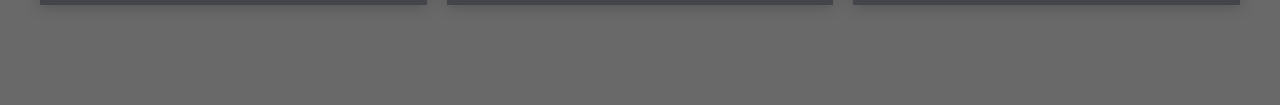
==== commit 5938f635: "Add files via upload" ====
--- a/index(1).html
+++ b/index(1).html
@@ -71,44 +71,38 @@
 
     <!-- info start -->
 
-    <section class="info">
-      <div class="container">
-        <div class="info__wrapper">
-          <div class="info__block">
-            <div class="info__item1">
-              <div class="info__img">
+    <section class="section process">
+      <div class="container">
+        <h2 class="process__title"></h2>
+        <div class="wrapper">
+          <div class="block">
+            <div class="process__item1">
+              <div class="process__item-img">
                 <img src="img/phone.svg" alt="" />
               </div>
-              <h4 class="info__title">Наши контакты!!!</h4>
-              <p class="info__text">
-                (+380)_________ (+380)_________ (+380)_________
-              </p>
-            </div>
-          </div>
-          -->
-          <!-- /info__block -->
-          <div class="info__block">
-            <div class="info__item2">
-              <div class="info__img">
+              <h4 class="info__title">Наши контакты:</h4>
+              <p class="info__text">(+380)_____________ (+380)_____________</p>
+            </div>
+          </div>
+          <div class="block">
+            <div class="process__item2">
+              <div class="process__item-img">
                 <img src="img/calendar.svg" alt="" />
               </div>
-              <h4 class="info__title">Наш график роботы</h4>
-              <p class="info__text">ПН-ПТ(с 9:00 до 18:00)</p>
-            </div>
-          </div>
-          <!-- /info__block -->
-          <div class="info__block">
-            <div class="info__item3">
-              <div class="info__img">
+              <h4 class="info__title">Наш график работы:</h4>
+              <p class="info__text">ПН-ПТ(С 9:00 ДО 18:00)</p>
+            </div>
+          </div>
+          <div class="block">
+            <div class="process__item3">
+              <div class="process__item-img">
                 <img src="img/geo-alt-fill.svg" alt="" />
               </div>
-              <h4 class="info__title">Мы находимся</h4>
-              <p class="info__text">ул.Рабочая</p>
-            </div>
-          </div>
-          <!-- /info__block -->
-        </div>
-        <!-- /info__wrapper -->
+              <h4 class="info__title">Мы находимся:</h4>
+              <p class="info__text">УЛ. Рабочая</p>
+            </div>
+          </div>
+        </div>
       </div>
       <!-- /container -->
     </section>
@@ -519,6 +513,11 @@
               <img src="img/credit-card-2-back.svg" alt="" />
               <h4 class="info__title">Способы оплаты:</h4>
               <p class="info__text">Приват банк:(49478247233429)</p>
+              <div class="process__item-img">
+                <img src="img/phone.svg" alt="" />
+              </div>
+              <h5 class="info__title">Наши контакты:</h5>
+              <p class="info__text">(+380)_____________ (+380)_____________</p>
             </div>
           </div>
           <div class="block">
@@ -526,6 +525,11 @@
               <img src="img/credit-card-fill.svg" alt="" />
               <h4 class="info__title">Способы оплаты:</h4>
               <p class="info__text">Моно банк: (582345-34250458458)</p>
+              <div class="process__item-img">
+                <img src="img/calendar.svg" alt="" />
+              </div>
+              <h5 class="info__title">Наш график работы:</h5>
+              <p class="info__text">ПН-ПТ(С 9:00 ДО 18:00)</p>
             </div>
           </div>
           <div class="block">
@@ -533,6 +537,11 @@
               <img src="img/paypal.svg" alt="" />
               <h4 class="info__title">Способы оплаты:</h4>
               <p class="info__text">PayPal: (@eeriofDrewf)</p>
+              <div class="process__item-img">
+                <img src="img/geo-alt-fill.svg" alt="" />
+              </div>
+              <h5 class="info__title">Мы находимся:</h5>
+              <p class="info__text">УЛ. Рабочая</p>
             </div>
           </div>
         </div>
@@ -541,45 +550,6 @@
       <!-- /container -->
     </section>
 
-    <section class="contacts">
-      <div class="container"></div>
-    </section>
-
-    <div class="info__wrapper">
-      <div class="info__block">
-        <div class="info__item4">
-          <div class="info__img">
-            <img src="img/phone.svg" alt="" />
-          </div>
-          <h4 class="info__title">Наши контакты!!! (+380)_________</h4>
-          <p class="info__text">
-            Звони сечас (если образовалась задержка наши операторы с вами
-            свяжутся)
-          </p>
-        </div>
-      </div>
-      <!-- /info__block -->
-      <div class="info__block">
-        <div class="info__item4">
-          <div class="info__img">
-            <img src="img/calendar.svg" alt="" />
-          </div>
-          <h4 class="info__title">Наш график роботы</h4>
-          <p class="info__text">ПН-ПТ(с 9:00 до 18:00)</p>
-        </div>
-      </div>
-      <!-- /info__block -->
-      <div class="info__block">
-        <div class="info__item4">
-          <div class="info__img">
-            <img src="img/geo-alt-fill.svg" alt="" />
-          </div>
-          <h4 class="info__title">Мы находимся</h4>
-          <p class="info__text">ул.Рабочая</p>
-        </div>
-      </div>
-      <!-- /info__block -->
-    </div>
     <!-- /info__wrapper -->
 
     <!-- /container -->
--- a/css/main(1).css
+++ b/css/main(1).css
@@ -13,14 +13,16 @@
 }
 
 h1,
-h2,
 h3,
 h4,
 h5,
 h6 {
   margin: 0;
 }
-
+h2 {
+  margin: 0;
+  color: #ee8700;
+}
 a {
   text-align: center;
 }
@@ -221,38 +223,6 @@
   padding: 0 10px;
 }
 
-.info__item1 {
-  padding: 40px 40px 30px;
-  height: 100%;
-  min-height: 150px;
-  background: #171cb3;
-  box-shadow: 0 0 15px rgba(0, 0, 0, 0.25);
-}
-
-.info__item2 {
-  padding: 40px 40px 30px;
-  height: 100%;
-  min-height: 150px;
-  background: #d47903;
-  box-shadow: 0 0 15px rgba(0, 0, 0, 0.25);
-}
-
-.info__item3 {
-  padding: 40px 40px 30px;
-  height: 100%;
-  min-height: 150px;
-  background: #66009a;
-  box-shadow: 0 0 15px rgba(143, 92, 92, 0.25);
-}
-
-.info__item4 {
-  padding: 40px 40px 30px;
-  height: 100%;
-  min-height: 150px;
-  background: rgb(106, 99, 107);
-  box-shadow: 0 0 15px rgba(0, 0, 0, 0.25);
-}
-
 .info__img {
   margin-bottom: 20px;
 }
@@ -478,15 +448,34 @@
   letter-spacing: 0.15em;
   text-align: center;
 }
-
 .process__item {
   padding: 30px 30px 15px;
   height: 100%;
   min-height: 150px;
-  background: #ffffff;
+  background: #43454b;
   box-shadow: 0 0 15px rgba(0, 0, 0, 0.25);
 }
-
+.process__item1 {
+  padding: 30px 30px 15px;
+  height: 100%;
+  min-height: 150px;
+  background: #1549d6;
+  box-shadow: 0 0 15px rgba(0, 0, 0, 0.25);
+}
+.process__item2 {
+  padding: 30px 30px 15px;
+  height: 100%;
+  min-height: 150px;
+  background: #ee8700;
+  box-shadow: 0 0 15px rgba(0, 0, 0, 0.25);
+}
+.process__item3 {
+  padding: 30px 30px 15px;
+  height: 100%;
+  min-height: 150px;
+  background: #ac09a7;
+  box-shadow: 0 0 15px rgba(0, 0, 0, 0.25);
+}
 /*process end*/
 
 /*contacts start*/
